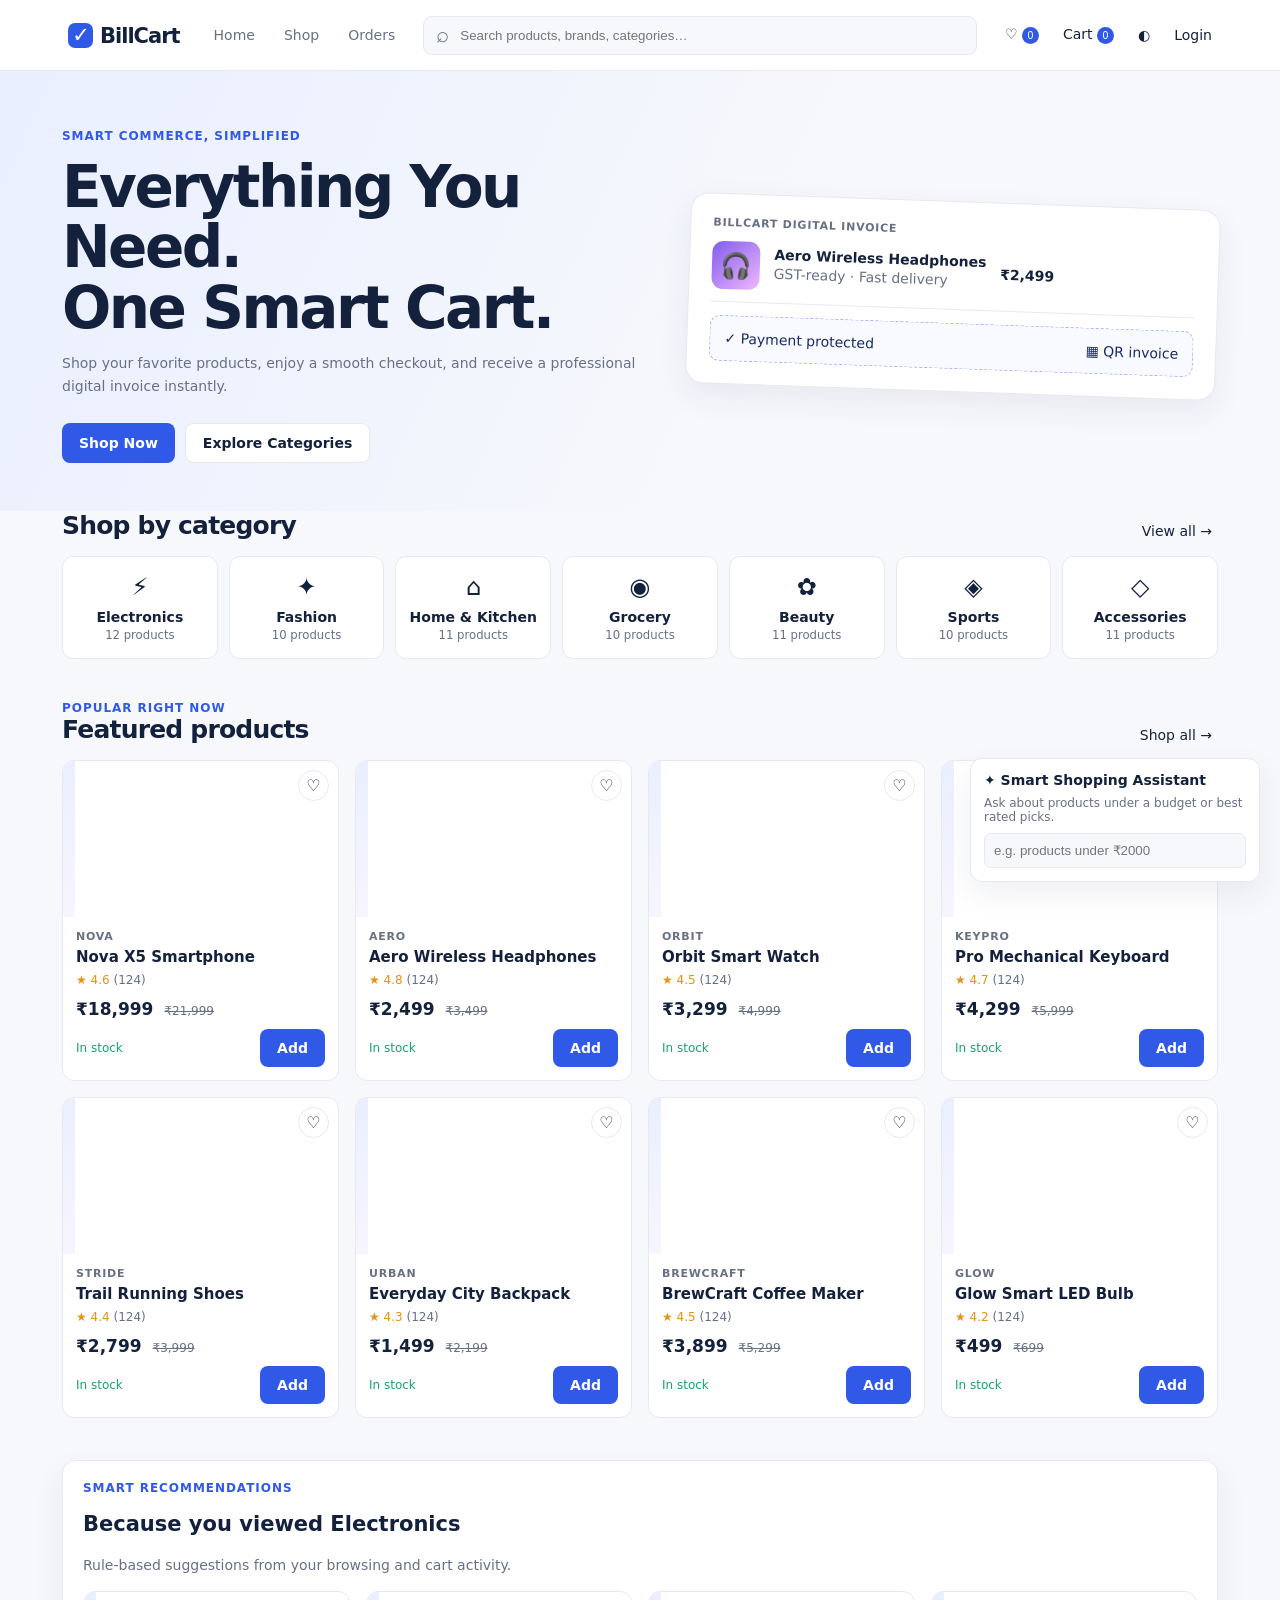
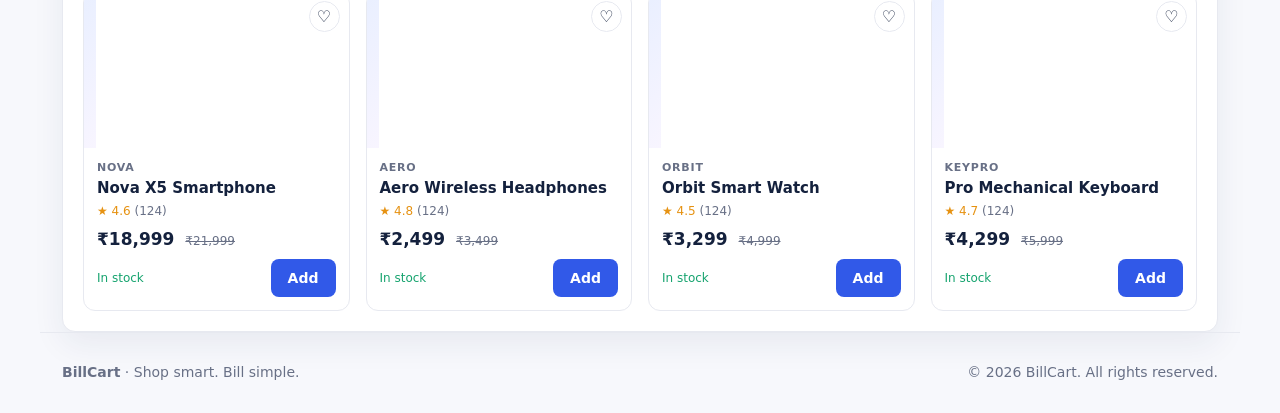
==== index.html @ c58909b5 "Add files via upload" ====
<!doctype html>
<html lang="en"><head><meta charset="UTF-8"/><meta name="viewport" content="width=device-width,initial-scale=1.0"/><title>BillCart — Shop Smart. Bill Simple.</title><link rel="stylesheet" href="styles.css"/></head>
<body><div id="app"></div><script src="app.js"></script></body></html>
---- styles.css ----
:root{--bg:#f7f8fc;--surface:#fff;--text:#14213d;--muted:#687086;--line:#e7e9f0;--primary:#3159e8;--accent:#15a36e;--warn:#ec9a1b;--shadow:0 12px 32px #21305a12}*{box-sizing:border-box}body{margin:0;background:var(--bg);color:var(--text);font:14px Inter,system-ui,-apple-system,Segoe UI,sans-serif}body.dark{--bg:#121722;--surface:#1b2230;--text:#f5f7ff;--muted:#aeb7ca;--line:#303a4c;--primary:#7190ff;--shadow:0 12px 32px #0004}.wrap{max-width:1200px;margin:auto;padding:0 22px}.nav{position:sticky;top:0;z-index:5;background:color-mix(in srgb,var(--surface) 95%,transparent);border-bottom:1px solid var(--line);backdrop-filter:blur(10px)}.nav .wrap{height:70px;display:flex;align-items:center;gap:22px}.logo{font-size:21px;font-weight:850;letter-spacing:-1px;color:var(--text);white-space:nowrap}.logo b{display:inline-grid;place-items:center;color:#fff;background:var(--primary);width:25px;height:25px;border-radius:7px;margin-right:7px}.navlinks{display:flex;gap:17px;align-items:center;color:var(--muted)}button,.link{border:0;background:transparent;color:inherit;font:inherit;cursor:pointer}.nav button:hover,.link:hover{color:var(--primary)}.search{flex:1;position:relative}.search input{width:100%;padding:11px 13px 11px 36px;border-radius:9px;border:1px solid var(--line);background:var(--bg);color:var(--text);outline:0}.search:before{content:'⌕';position:absolute;left:13px;top:6px;font-size:22px;color:var(--muted)}.icons{display:flex;align-items:center;gap:12px}.badge{display:inline-grid;place-items:center;min-width:17px;height:17px;border-radius:10px;font-size:10px;background:var(--primary);color:white}.hero{padding:58px 0 48px;background:linear-gradient(115deg,#e9efff,transparent 60%)}.dark .hero{background:linear-gradient(115deg,#192c68,transparent 60%)}.hero-grid{display:grid;grid-template-columns:1.05fr .95fr;gap:40px;align-items:center}.eyebrow{font-size:12px;letter-spacing:.08em;text-transform:uppercase;color:var(--primary);font-weight:800}.hero h1{font-size:clamp(36px,5vw,58px);line-height:1.04;letter-spacing:-2.5px;margin:14px 0}.muted{color:var(--muted);line-height:1.65}.btn{padding:11px 17px;border-radius:8px;font-weight:700;background:var(--primary);color:#fff;transition:.18s}.btn:hover{transform:translateY(-1px);filter:brightness(1.06)}.btn.secondary{background:var(--surface);color:var(--text);border:1px solid var(--line)}.hero-actions{display:flex;gap:10px;margin-top:25px}.hero-art{background:var(--surface);border:1px solid var(--line);box-shadow:var(--shadow);padding:22px;border-radius:18px;transform:rotate(2deg)}.mini-product{display:flex;gap:14px;align-items:center;border-bottom:1px solid var(--line);padding:12px 0}.fakeimg{width:48px;height:48px;border-radius:11px;background:linear-gradient(135deg,#805cec,#f0b8ff);display:grid;place-items:center;font-size:25px}.invoice-mini{margin-top:13px;padding:14px;border:1px dashed #a7b6f7;border-radius:10px;background:#f8faff;color:#182a65}.dark .invoice-mini{background:#162143;color:#d9e1ff}main{padding:36px 0 70px}.section{margin:0 0 42px}.section-head{display:flex;justify-content:space-between;align-items:end;margin-bottom:16px}.section h2{font-size:25px;margin:0;letter-spacing:-.8px}.category-grid{display:grid;grid-template-columns:repeat(7,1fr);gap:11px}.category{padding:16px 10px;text-align:center;border:1px solid var(--line);background:var(--surface);border-radius:11px;transition:.2s}.category:hover{border-color:var(--primary);transform:translateY(-3px)}.category i{font-size:24px;font-style:normal;display:block;margin-bottom:8px}.category small{display:block;color:var(--muted);margin-top:3px}.grid{display:grid;grid-template-columns:repeat(4,1fr);gap:16px}.card{position:relative;background:var(--surface);border:1px solid var(--line);border-radius:12px;overflow:hidden;transition:.2s}.card:hover{box-shadow:var(--shadow);transform:translateY(-3px)}.product-img{height:156px;display:grid;place-items:center;font-size:63px;background:linear-gradient(135deg,#e9efff,#f8f5ff)}.dark .product-img{background:#25304a}.card-body{padding:13px}.brand{font-size:11px;text-transform:uppercase;letter-spacing:.07em;color:var(--muted);font-weight:700}.name{font-size:15px;font-weight:750;margin:5px 0}.rating{color:#e69212;font-size:12px}.price{font-size:17px;font-weight:800;margin:8px 0}.old{font-size:12px;text-decoration:line-through;color:var(--muted);font-weight:400;margin-left:5px}.stock{font-size:12px;color:var(--accent)}.card-foot{display:flex;align-items:center;justify-content:space-between;margin-top:10px}.wish{position:absolute;right:9px;top:9px;background:var(--surface);border:1px solid var(--line);width:31px;height:31px;border-radius:50%;font-size:16px}.wish.active{color:#e4446d}.panel{background:var(--surface);border:1px solid var(--line);border-radius:13px;padding:20px;box-shadow:var(--shadow)}.shop-layout{display:grid;grid-template-columns:230px 1fr;gap:22px}.filters label{display:block;margin:12px 0;color:var(--muted)}input,select{padding:9px;border:1px solid var(--line);background:var(--bg);color:var(--text);border-radius:7px}.range{width:100%}.cart-layout{display:grid;grid-template-columns:1.5fr .8fr;gap:22px}.cart-item{display:flex;align-items:center;gap:14px;padding:12px 0;border-bottom:1px solid var(--line)}.qty{display:flex;border:1px solid var(--line);border-radius:7px;overflow:hidden}.qty button{padding:4px 9px;background:var(--bg)}.qty span{padding:4px 8px}.summary .line{display:flex;justify-content:space-between;margin:11px 0;color:var(--muted)}.summary .total{font-size:19px;font-weight:800;color:var(--text);padding-top:12px;border-top:1px solid var(--line)}.progress{height:8px;background:var(--line);border-radius:5px;overflow:hidden;margin:9px 0}.progress b{display:block;height:100%;background:var(--accent)}.coupon{display:flex;gap:7px;margin:16px 0}.coupon input{min-width:0;flex:1}.toast{position:fixed;right:20px;bottom:20px;background:#132645;color:#fff;padding:13px 17px;border-radius:9px;box-shadow:var(--shadow);z-index:10}.hidden{display:none!important}.auth{max-width:430px;margin:55px auto}.auth input{width:100%;margin:7px 0 13px}.auth .demo{background:#eef3ff;padding:12px;border-radius:8px;color:#294096;margin:16px 0}.checkout{max-width:900px;margin:auto}.steps{display:flex;justify-content:space-between;margin-bottom:23px;color:var(--muted)}.steps b{color:var(--primary)}.form-grid{display:grid;grid-template-columns:1fr 1fr;gap:12px}.form-grid input{width:100%}.invoice{max-width:820px;margin:auto;background:white;color:#17213d;padding:38px;border-radius:4px}.invoice-header{display:flex;justify-content:space-between;border-bottom:2px solid #3159e8;padding-bottom:15px}.invoice table{width:100%;border-collapse:collapse;margin:20px 0}.invoice th,.invoice td{border-bottom:1px solid #dce1eb;padding:9px;text-align:left}.invoice .totals{margin-left:auto;width:280px}.qr{width:92px;height:92px;background:repeating-linear-gradient(45deg,#111 0 3px,#fff 3px 6px);border:7px solid #fff;outline:1px solid #dce1eb}.admin{display:grid;grid-template-columns:220px 1fr;min-height:calc(100vh - 70px)}.side{padding:25px 15px;border-right:1px solid var(--line);background:var(--surface)}.side button{display:block;width:100%;text-align:left;padding:10px 13px;border-radius:7px;margin:3px 0;color:var(--muted)}.side button.active{background:#eaf0ff;color:var(--primary);font-weight:700}.admin-content{padding:28px}.metrics{display:grid;grid-template-columns:repeat(4,1fr);gap:14px}.metric{padding:18px;background:var(--surface);border:1px solid var(--line);border-radius:11px}.metric b{font-size:25px;display:block;margin:8px 0}.up{color:var(--accent)}.charts{display:grid;grid-template-columns:1.4fr 1fr;gap:16px;margin-top:16px}.chart{height:245px;display:flex;align-items:end;gap:12px;padding:18px}.bar{flex:1;background:linear-gradient(#7c98ff,var(--primary));border-radius:5px 5px 0 0}.table{width:100%;border-collapse:collapse}.table td,.table th{padding:11px;border-bottom:1px solid var(--line);text-align:left}.status{font-size:11px;padding:4px 7px;border-radius:10px;background:#e9f8f0;color:#087f4e}.empty{text-align:center;padding:60px 10px}.assistant{position:fixed;right:20px;bottom:18px;width:290px;background:var(--surface);border:1px solid var(--line);box-shadow:var(--shadow);border-radius:12px;padding:13px;z-index:4}.assistant input{width:100%;margin-top:9px}.answer{font-size:12px;color:var(--muted);margin-top:8px;min-height:18px}@media(max-width:820px){.navlinks{display:none}.hero-grid,.shop-layout,.cart-layout,.admin,.charts{grid-template-columns:1fr}.hero-art{display:none}.category-grid{grid-template-columns:repeat(3,1fr)}.grid{grid-template-columns:repeat(2,1fr)}.metrics{grid-template-columns:repeat(2,1fr)}.side{display:flex;overflow:auto;padding:8px;border-bottom:1px solid var(--line)}.side button{white-space:nowrap}.admin-content{padding:18px}.form-grid{grid-template-columns:1fr}.invoice{padding:20px;font-size:12px}.assistant{width:250px}.nav .wrap{gap:10px;padding:0 12px}.icons{gap:7px}.search{min-width:80px}}
.product-img{font-size:0;overflow:hidden}.product-img img{width:100%;height:100%;object-fit:cover;display:block;transition:transform .25s}.card:hover .product-img img{transform:scale(1.04)}
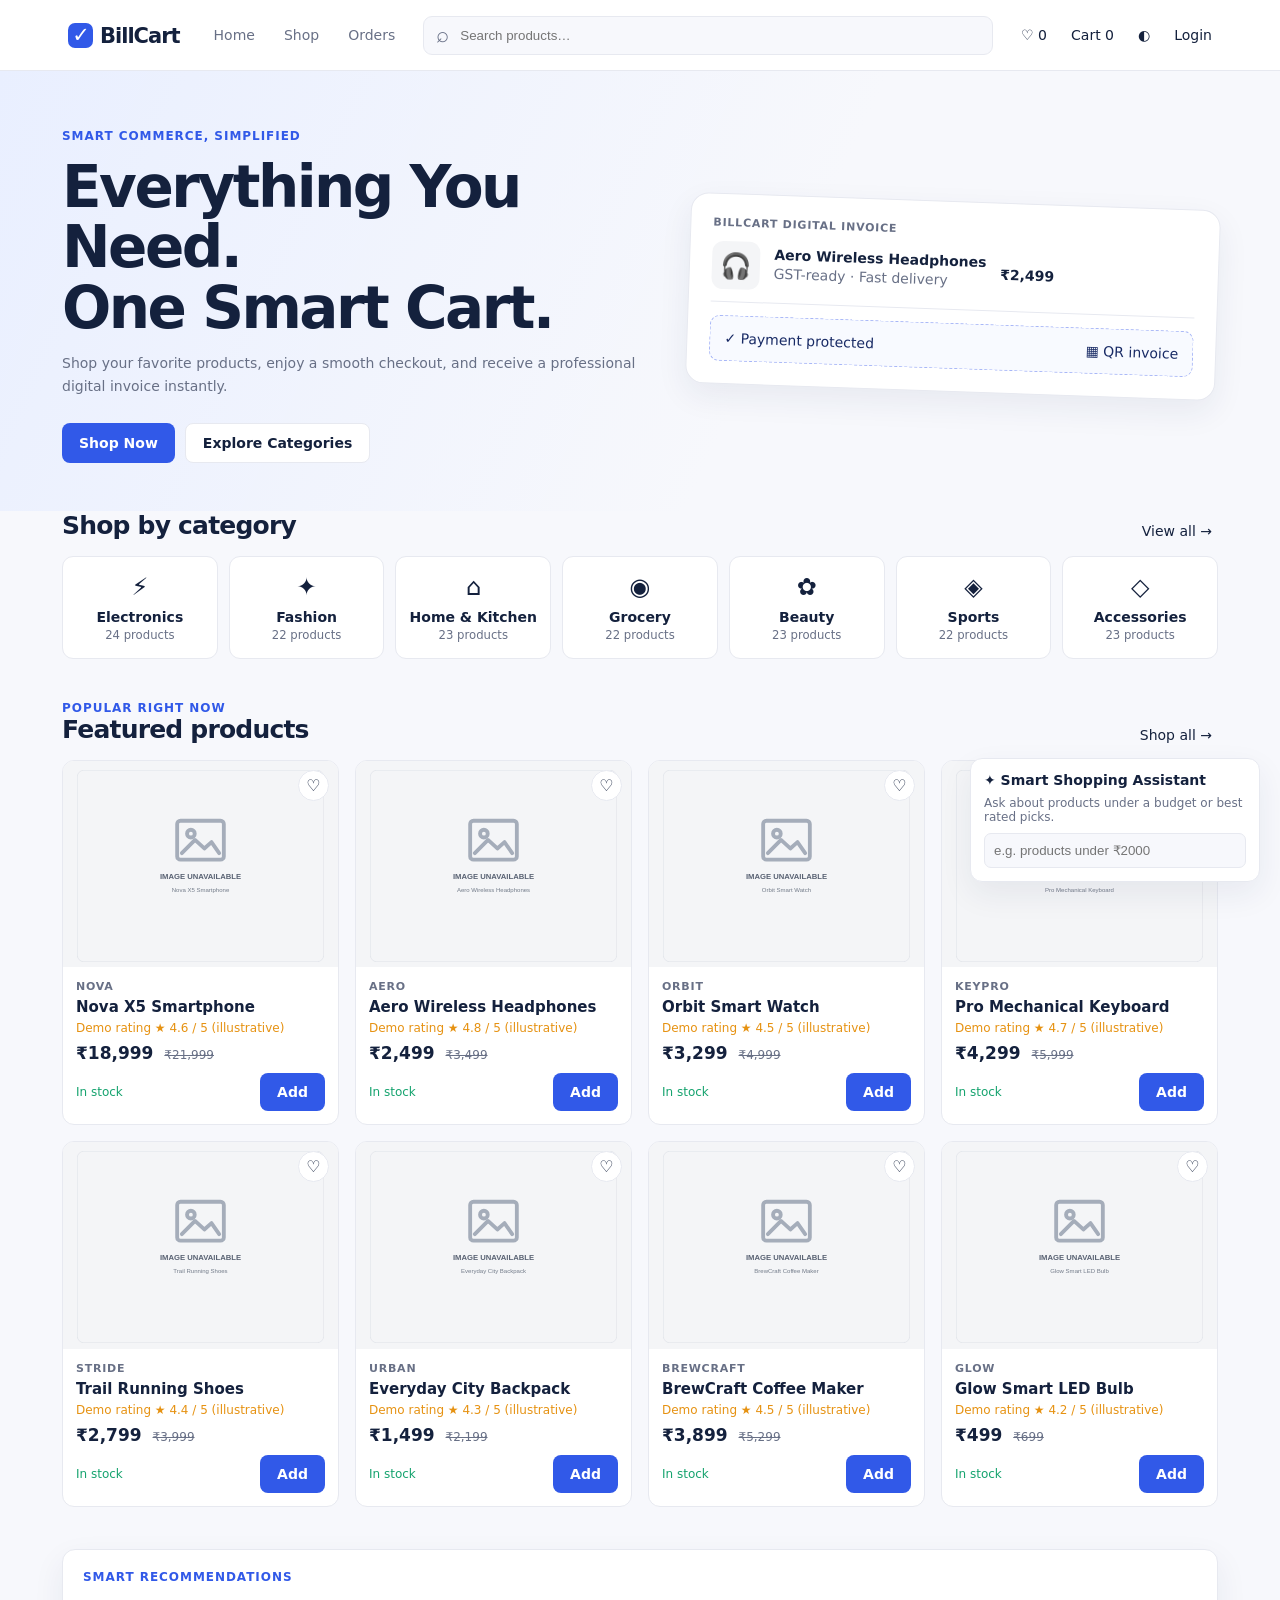
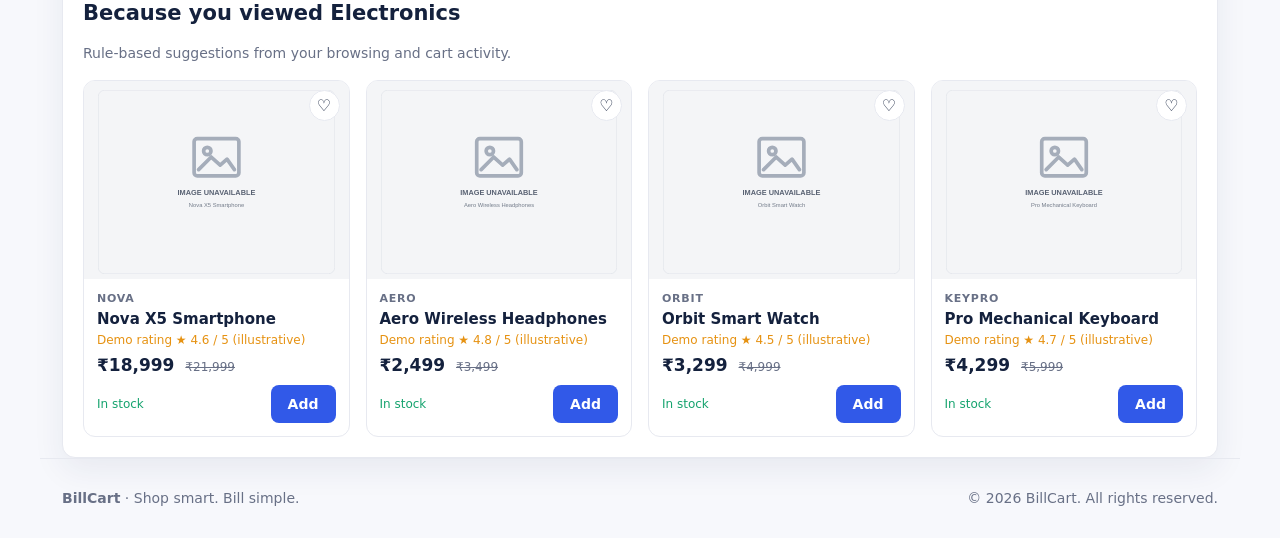
==== commit 4443848e: "Improve product image audit and catalogue mappings" ====
--- a/index.html
+++ b/index.html
@@ -1,3 +1,3 @@
 <!doctype html>
 <html lang="en"><head><meta charset="UTF-8"/><meta name="viewport" content="width=device-width,initial-scale=1.0"/><title>BillCart — Shop Smart. Bill Simple.</title><link rel="stylesheet" href="styles.css"/></head>
-<body><div id="app"></div><script src="app.js"></script></body></html>
+<body><div id="app"></div><script src="app.js"></script><script src="product-images.js"></script><script src="release-fixes.js"></script></body></html>
--- a/styles.css
+++ b/styles.css
@@ -1,2 +1,10 @@
 :root{--bg:#f7f8fc;--surface:#fff;--text:#14213d;--muted:#687086;--line:#e7e9f0;--primary:#3159e8;--accent:#15a36e;--warn:#ec9a1b;--shadow:0 12px 32px #21305a12}*{box-sizing:border-box}body{margin:0;background:var(--bg);color:var(--text);font:14px Inter,system-ui,-apple-system,Segoe UI,sans-serif}body.dark{--bg:#121722;--surface:#1b2230;--text:#f5f7ff;--muted:#aeb7ca;--line:#303a4c;--primary:#7190ff;--shadow:0 12px 32px #0004}.wrap{max-width:1200px;margin:auto;padding:0 22px}.nav{position:sticky;top:0;z-index:5;background:color-mix(in srgb,var(--surface) 95%,transparent);border-bottom:1px solid var(--line);backdrop-filter:blur(10px)}.nav .wrap{height:70px;display:flex;align-items:center;gap:22px}.logo{font-size:21px;font-weight:850;letter-spacing:-1px;color:var(--text);white-space:nowrap}.logo b{display:inline-grid;place-items:center;color:#fff;background:var(--primary);width:25px;height:25px;border-radius:7px;margin-right:7px}.navlinks{display:flex;gap:17px;align-items:center;color:var(--muted)}button,.link{border:0;background:transparent;color:inherit;font:inherit;cursor:pointer}.nav button:hover,.link:hover{color:var(--primary)}.search{flex:1;position:relative}.search input{width:100%;padding:11px 13px 11px 36px;border-radius:9px;border:1px solid var(--line);background:var(--bg);color:var(--text);outline:0}.search:before{content:'⌕';position:absolute;left:13px;top:6px;font-size:22px;color:var(--muted)}.icons{display:flex;align-items:center;gap:12px}.badge{display:inline-grid;place-items:center;min-width:17px;height:17px;border-radius:10px;font-size:10px;background:var(--primary);color:white}.hero{padding:58px 0 48px;background:linear-gradient(115deg,#e9efff,transparent 60%)}.dark .hero{background:linear-gradient(115deg,#192c68,transparent 60%)}.hero-grid{display:grid;grid-template-columns:1.05fr .95fr;gap:40px;align-items:center}.eyebrow{font-size:12px;letter-spacing:.08em;text-transform:uppercase;color:var(--primary);font-weight:800}.hero h1{font-size:clamp(36px,5vw,58px);line-height:1.04;letter-spacing:-2.5px;margin:14px 0}.muted{color:var(--muted);line-height:1.65}.btn{padding:11px 17px;border-radius:8px;font-weight:700;background:var(--primary);color:#fff;transition:.18s}.btn:hover{transform:translateY(-1px);filter:brightness(1.06)}.btn.secondary{background:var(--surface);color:var(--text);border:1px solid var(--line)}.hero-actions{display:flex;gap:10px;margin-top:25px}.hero-art{background:var(--surface);border:1px solid var(--line);box-shadow:var(--shadow);padding:22px;border-radius:18px;transform:rotate(2deg)}.mini-product{display:flex;gap:14px;align-items:center;border-bottom:1px solid var(--line);padding:12px 0}.fakeimg{width:48px;height:48px;border-radius:11px;background:linear-gradient(135deg,#805cec,#f0b8ff);display:grid;place-items:center;font-size:25px}.invoice-mini{margin-top:13px;padding:14px;border:1px dashed #a7b6f7;border-radius:10px;background:#f8faff;color:#182a65}.dark .invoice-mini{background:#162143;color:#d9e1ff}main{padding:36px 0 70px}.section{margin:0 0 42px}.section-head{display:flex;justify-content:space-between;align-items:end;margin-bottom:16px}.section h2{font-size:25px;margin:0;letter-spacing:-.8px}.category-grid{display:grid;grid-template-columns:repeat(7,1fr);gap:11px}.category{padding:16px 10px;text-align:center;border:1px solid var(--line);background:var(--surface);border-radius:11px;transition:.2s}.category:hover{border-color:var(--primary);transform:translateY(-3px)}.category i{font-size:24px;font-style:normal;display:block;margin-bottom:8px}.category small{display:block;color:var(--muted);margin-top:3px}.grid{display:grid;grid-template-columns:repeat(4,1fr);gap:16px}.card{position:relative;background:var(--surface);border:1px solid var(--line);border-radius:12px;overflow:hidden;transition:.2s}.card:hover{box-shadow:var(--shadow);transform:translateY(-3px)}.product-img{height:156px;display:grid;place-items:center;font-size:63px;background:linear-gradient(135deg,#e9efff,#f8f5ff)}.dark .product-img{background:#25304a}.card-body{padding:13px}.brand{font-size:11px;text-transform:uppercase;letter-spacing:.07em;color:var(--muted);font-weight:700}.name{font-size:15px;font-weight:750;margin:5px 0}.rating{color:#e69212;font-size:12px}.price{font-size:17px;font-weight:800;margin:8px 0}.old{font-size:12px;text-decoration:line-through;color:var(--muted);font-weight:400;margin-left:5px}.stock{font-size:12px;color:var(--accent)}.card-foot{display:flex;align-items:center;justify-content:space-between;margin-top:10px}.wish{position:absolute;right:9px;top:9px;background:var(--surface);border:1px solid var(--line);width:31px;height:31px;border-radius:50%;font-size:16px}.wish.active{color:#e4446d}.panel{background:var(--surface);border:1px solid var(--line);border-radius:13px;padding:20px;box-shadow:var(--shadow)}.shop-layout{display:grid;grid-template-columns:230px 1fr;gap:22px}.filters label{display:block;margin:12px 0;color:var(--muted)}input,select{padding:9px;border:1px solid var(--line);background:var(--bg);color:var(--text);border-radius:7px}.range{width:100%}.cart-layout{display:grid;grid-template-columns:1.5fr .8fr;gap:22px}.cart-item{display:flex;align-items:center;gap:14px;padding:12px 0;border-bottom:1px solid var(--line)}.qty{display:flex;border:1px solid var(--line);border-radius:7px;overflow:hidden}.qty button{padding:4px 9px;background:var(--bg)}.qty span{padding:4px 8px}.summary .line{display:flex;justify-content:space-between;margin:11px 0;color:var(--muted)}.summary .total{font-size:19px;font-weight:800;color:var(--text);padding-top:12px;border-top:1px solid var(--line)}.progress{height:8px;background:var(--line);border-radius:5px;overflow:hidden;margin:9px 0}.progress b{display:block;height:100%;background:var(--accent)}.coupon{display:flex;gap:7px;margin:16px 0}.coupon input{min-width:0;flex:1}.toast{position:fixed;right:20px;bottom:20px;background:#132645;color:#fff;padding:13px 17px;border-radius:9px;box-shadow:var(--shadow);z-index:10}.hidden{display:none!important}.auth{max-width:430px;margin:55px auto}.auth input{width:100%;margin:7px 0 13px}.auth .demo{background:#eef3ff;padding:12px;border-radius:8px;color:#294096;margin:16px 0}.checkout{max-width:900px;margin:auto}.steps{display:flex;justify-content:space-between;margin-bottom:23px;color:var(--muted)}.steps b{color:var(--primary)}.form-grid{display:grid;grid-template-columns:1fr 1fr;gap:12px}.form-grid input{width:100%}.invoice{max-width:820px;margin:auto;background:white;color:#17213d;padding:38px;border-radius:4px}.invoice-header{display:flex;justify-content:space-between;border-bottom:2px solid #3159e8;padding-bottom:15px}.invoice table{width:100%;border-collapse:collapse;margin:20px 0}.invoice th,.invoice td{border-bottom:1px solid #dce1eb;padding:9px;text-align:left}.invoice .totals{margin-left:auto;width:280px}.qr{width:92px;height:92px;background:repeating-linear-gradient(45deg,#111 0 3px,#fff 3px 6px);border:7px solid #fff;outline:1px solid #dce1eb}.admin{display:grid;grid-template-columns:220px 1fr;min-height:calc(100vh - 70px)}.side{padding:25px 15px;border-right:1px solid var(--line);background:var(--surface)}.side button{display:block;width:100%;text-align:left;padding:10px 13px;border-radius:7px;margin:3px 0;color:var(--muted)}.side button.active{background:#eaf0ff;color:var(--primary);font-weight:700}.admin-content{padding:28px}.metrics{display:grid;grid-template-columns:repeat(4,1fr);gap:14px}.metric{padding:18px;background:var(--surface);border:1px solid var(--line);border-radius:11px}.metric b{font-size:25px;display:block;margin:8px 0}.up{color:var(--accent)}.charts{display:grid;grid-template-columns:1.4fr 1fr;gap:16px;margin-top:16px}.chart{height:245px;display:flex;align-items:end;gap:12px;padding:18px}.bar{flex:1;background:linear-gradient(#7c98ff,var(--primary));border-radius:5px 5px 0 0}.table{width:100%;border-collapse:collapse}.table td,.table th{padding:11px;border-bottom:1px solid var(--line);text-align:left}.status{font-size:11px;padding:4px 7px;border-radius:10px;background:#e9f8f0;color:#087f4e}.empty{text-align:center;padding:60px 10px}.assistant{position:fixed;right:20px;bottom:18px;width:290px;background:var(--surface);border:1px solid var(--line);box-shadow:var(--shadow);border-radius:12px;padding:13px;z-index:4}.assistant input{width:100%;margin-top:9px}.answer{font-size:12px;color:var(--muted);margin-top:8px;min-height:18px}@media(max-width:820px){.navlinks{display:none}.hero-grid,.shop-layout,.cart-layout,.admin,.charts{grid-template-columns:1fr}.hero-art{display:none}.category-grid{grid-template-columns:repeat(3,1fr)}.grid{grid-template-columns:repeat(2,1fr)}.metrics{grid-template-columns:repeat(2,1fr)}.side{display:flex;overflow:auto;padding:8px;border-bottom:1px solid var(--line)}.side button{white-space:nowrap}.admin-content{padding:18px}.form-grid{grid-template-columns:1fr}.invoice{padding:20px;font-size:12px}.assistant{width:250px}.nav .wrap{gap:10px;padding:0 12px}.icons{gap:7px}.search{min-width:80px}}
 .product-img{font-size:0;overflow:hidden}.product-img img{width:100%;height:100%;object-fit:cover;display:block;transition:transform .25s}.card:hover .product-img img{transform:scale(1.04)}
+
+/* Product photography keeps its full frame on every surface and viewport. */
+.product-img{height:auto;aspect-ratio:4/3;background:#f4f5f7}
+.product-img img{object-fit:contain;object-position:center center;padding:8px}
+.card:hover .product-img img{transform:none}
+.fakeimg{object-fit:contain;padding:2px;background:#f4f5f7;flex:0 0 48px}
+
+:focus-visible{outline:3px solid #7190ff;outline-offset:2px}.table{min-width:680px}.panel:has(>.table),.table-scroll{overflow-x:auto}.auth label{display:block}.auth label input:not([type=checkbox]){display:block;width:100%}.btn:disabled{opacity:.5;cursor:not-allowed;transform:none}@media(max-width:560px){.wrap{padding-left:14px;padding-right:14px}.nav .wrap{height:auto;min-height:64px;flex-wrap:wrap;padding:8px 12px}.search{order:3;flex-basis:100%}.icons{margin-left:auto}.icons button{font-size:12px}.grid{gap:10px}.card-body{padding:10px}.name{font-size:13px}.product-img{height:132px}.cart-item{flex-wrap:wrap}.cart-item>div:nth-child(2){min-width:55%}.assistant{right:10px;bottom:10px;width:min(250px,calc(100vw - 20px))}.empty{padding:36px 10px}.metrics{gap:9px}.metric{padding:13px}.metric b{font-size:20px}}@media(prefers-reduced-motion:reduce){*,*::before,*::after{scroll-behavior:auto!important;transition:none!important;animation:none!important}}
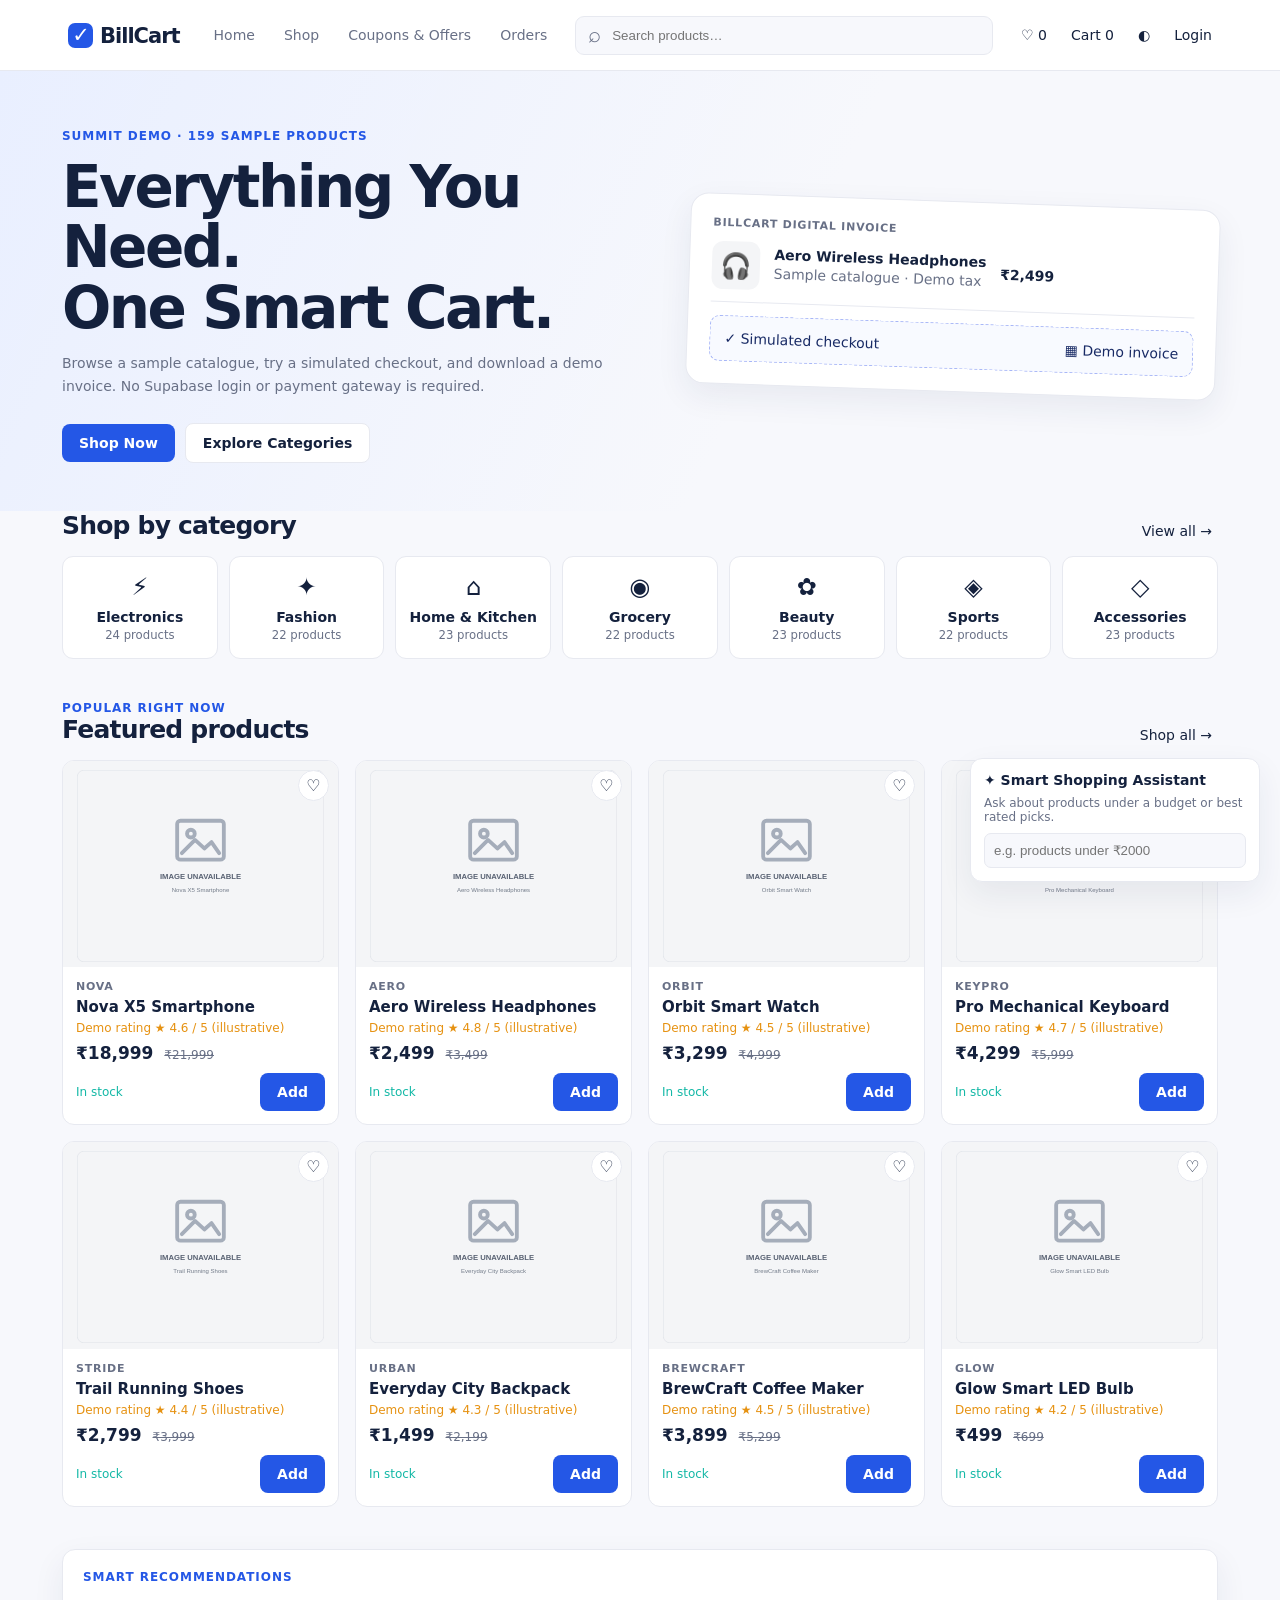
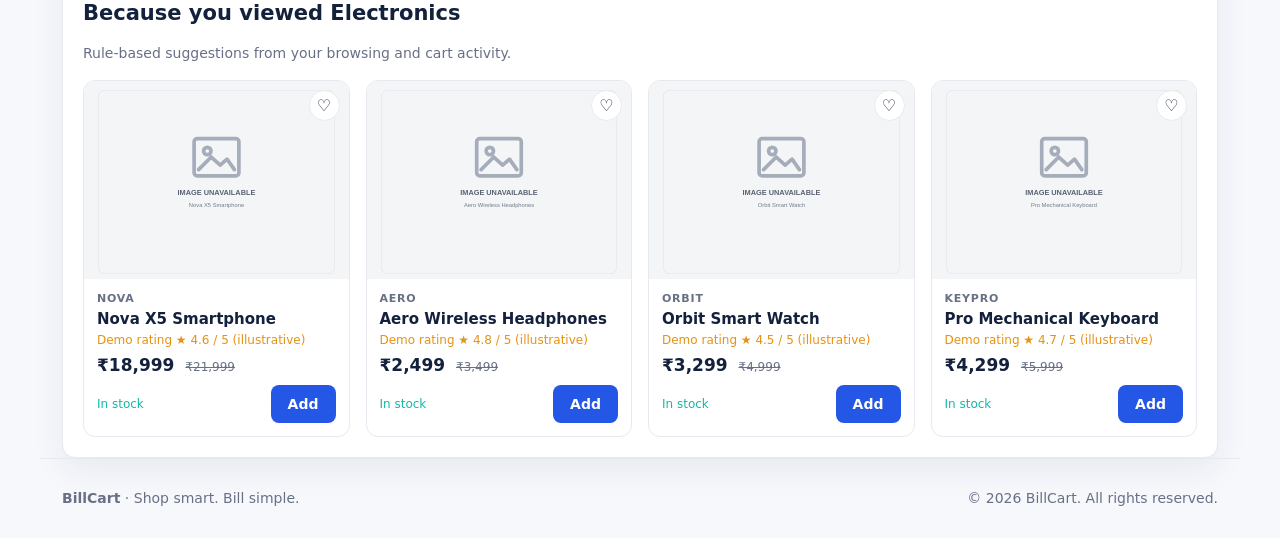
==== commit 5b0073ef: "Prepare BillCart summit demo" ====
--- a/index.html
+++ b/index.html
@@ -1,3 +1,3 @@
 <!doctype html>
-<html lang="en"><head><meta charset="UTF-8"/><meta name="viewport" content="width=device-width,initial-scale=1.0"/><title>BillCart — Shop Smart. Bill Simple.</title><link rel="stylesheet" href="styles.css"/></head>
-<body><div id="app"></div><script src="app.js"></script><script src="product-images.js"></script><script src="release-fixes.js"></script></body></html>
+<html lang="en"><head><meta charset="UTF-8"/><meta name="viewport" content="width=device-width,initial-scale=1.0"/><title>BillCart — Shop Smart. Bill Simple.</title><link rel="stylesheet" href="styles.css?v=20261104"/></head>
+<body><div id="app"></div><script src="backend-config.js?v=20261105-staging1"></script><script src="app.js?v=20261103-backend1"></script><script src="product-images.js?v=20261103-backend1"></script><script src="release-fixes.js?v=20261103-backend1"></script><script src="backend-client.js?v=20261103-backend1"></script><script src="backend-integration.js?v=20261103-backend1"></script></body></html>
--- a/styles.css
+++ b/styles.css
@@ -8,3 +8,52 @@
 .fakeimg{object-fit:contain;padding:2px;background:#f4f5f7;flex:0 0 48px}
 
 :focus-visible{outline:3px solid #7190ff;outline-offset:2px}.table{min-width:680px}.panel:has(>.table),.table-scroll{overflow-x:auto}.auth label{display:block}.auth label input:not([type=checkbox]){display:block;width:100%}.btn:disabled{opacity:.5;cursor:not-allowed;transform:none}@media(max-width:560px){.wrap{padding-left:14px;padding-right:14px}.nav .wrap{height:auto;min-height:64px;flex-wrap:wrap;padding:8px 12px}.search{order:3;flex-basis:100%}.icons{margin-left:auto}.icons button{font-size:12px}.grid{gap:10px}.card-body{padding:10px}.name{font-size:13px}.product-img{height:132px}.cart-item{flex-wrap:wrap}.cart-item>div:nth-child(2){min-width:55%}.assistant{right:10px;bottom:10px;width:min(250px,calc(100vw - 20px))}.empty{padding:36px 10px}.metrics{gap:9px}.metric{padding:13px}.metric b{font-size:20px}}@media(prefers-reduced-motion:reduce){*,*::before,*::after{scroll-behavior:auto!important;transition:none!important;animation:none!important}}
+
+.invoice-table-scroll{width:100%;max-width:100%;min-width:0;overflow-x:auto;overscroll-behavior-x:contain}
+.invoice-table-scroll table{min-width:416px}
+
+/* Responsive layout refinements: keep intrinsic content inside its grid/flex track. */
+:root{--primary:#2457E6;--accent:#13B8A6;--warn:#FFC857}
+.wrap,.panel,.shop-layout,.cart-layout,.form-grid,.admin,.admin-content,.charts,.invoice,.section-head,.hero-grid{min-width:0}
+.grid,.category-grid,.metrics{grid-template-columns:repeat(4,minmax(0,1fr))}
+.category-grid{grid-template-columns:repeat(7,minmax(0,1fr))}
+.shop-layout{grid-template-columns:minmax(190px,230px) minmax(0,1fr)}
+.cart-layout{grid-template-columns:minmax(0,1.5fr) minmax(240px,.8fr)}
+.form-grid{grid-template-columns:repeat(2,minmax(0,1fr))}
+.admin{grid-template-columns:minmax(190px,220px) minmax(0,1fr)}
+.admin-content{min-width:0;overflow-wrap:anywhere}
+.admin-content .panel:has(>.table),.panel:has(>.table),.table-scroll{max-width:100%;min-width:0;overflow-x:auto;overscroll-behavior-x:contain}
+.hero-actions,.section-head,.invoice-header{flex-wrap:wrap}
+.hero-actions{align-items:center}
+.section-head{gap:12px}
+.invoice-header{gap:16px;align-items:flex-start}
+.invoice-header>*{min-width:0;max-width:100%;overflow-wrap:anywhere}
+.invoice-table-scroll{width:100%;max-width:100%;min-width:0;overflow-x:auto;overscroll-behavior-x:contain}
+.invoice-table-scroll table{min-width:416px}
+.product-img img{display:block;width:100%;height:100%;max-width:100%;object-fit:contain;object-position:center;padding:8px}
+.name,.category,.metric,.summary,.cart-item,.invoice,.panel{overflow-wrap:anywhere}
+input,select,.btn{max-width:100%}
+@media(max-width:820px){.shop-layout,.cart-layout,.admin,.charts{grid-template-columns:minmax(0,1fr)}.form-grid{grid-template-columns:minmax(0,1fr)}.grid,.metrics{grid-template-columns:repeat(2,minmax(0,1fr))}.category-grid{grid-template-columns:repeat(3,minmax(0,1fr))}.admin-content{padding:18px}.side{min-width:0;max-width:100%}.invoice{padding:20px}}
+@media(max-width:560px){.wrap{padding-left:14px;padding-right:14px}.nav .wrap{height:auto;min-height:64px;flex-wrap:wrap;padding:8px 12px;min-width:0}.search{order:3;flex:1 1 100%;min-width:0}.icons{gap:7px;flex-wrap:wrap;min-width:0}.icons button{font-size:12px}.hero-actions{gap:8px}.hero-actions .btn{flex:0 1 auto}.grid{gap:10px}.card-body{padding:10px}.name{font-size:13px}.product-img{height:auto;aspect-ratio:4/3}.cart-item{flex-wrap:wrap}.cart-item>div:nth-child(2){min-width:0;flex:1 1 55%}.cart-item .qty{flex:0 0 auto}.coupon{flex-wrap:wrap}.coupon input{min-width:0;flex:1 1 140px}.coupon .btn{flex:0 0 auto}.assistant{right:10px;bottom:10px;width:min(250px,calc(100vw - 20px))}.empty{padding:36px 10px}.metrics{gap:9px}.metric{padding:13px}.metric b{font-size:20px}.section-head{align-items:flex-start}}
+@media(max-width:360px){.icons{gap:4px}.icons button{font-size:11px}.panel{padding:14px}.card-body{padding:8px}.category-grid{gap:7px}.category{padding:12px 6px}.invoice{padding:14px}}
+.checkout{max-width:none}
+.checkout-layout{max-width:1100px;margin:22px auto;display:grid;grid-template-columns:minmax(0,1.15fr) minmax(280px,.85fr);align-items:start;gap:22px}
+.checkout-form,.checkout-summary{min-width:0}
+.checkout-item{display:grid;grid-template-columns:54px minmax(0,1fr) auto;align-items:center;gap:12px;padding:12px 0;border-bottom:1px solid var(--line)}
+.checkout-item img{display:block;width:54px;height:54px;object-fit:contain;object-position:center;border-radius:8px;background:#f4f5f7;padding:4px}
+.checkout-item div{min-width:0;display:grid;gap:3px;overflow-wrap:anywhere}
+.checkout-item div span{font-size:12px;color:var(--muted)}
+.payment-option{display:flex;align-items:center;gap:8px;margin:9px 0}
+.payment-option input{width:auto}
+@media(max-width:820px){.checkout-layout{grid-template-columns:minmax(0,1fr)}}
+@page{size:A4;margin:14mm}
+@media print{body{background:#fff!important;color:#111!important;font-size:10pt}.nav,.hero-actions,.assistant,.toast,.checkout,.side,.btn,.link{display:none!important}main.wrap{max-width:none!important;padding:0!important;margin:0!important}.invoice{max-width:none!important;margin:0!important;padding:0!important;border:0!important;box-shadow:none!important}.invoice-table-scroll{overflow:visible!important}.invoice-table-scroll table{min-width:0!important;width:100%!important;font-size:8pt!important}.invoice-table-scroll th,.invoice-table-scroll td{padding:4pt!important}.invoice-header{break-inside:avoid}.invoice tr{break-inside:avoid}.invoice h1,.invoice h2,.invoice p{color:#111!important}}
+
+.invoice-item-image{display:inline-block;width:36px;height:36px;object-fit:contain;vertical-align:middle;margin:0 7px 4px 0;background:#f4f5f7;border-radius:5px}
+@media print{.invoice-item-image{width:28px;height:28px}}
+
+.order-item-preview{display:flex;align-items:center;gap:8px;min-width:220px;max-width:360px;padding:4px 0;overflow-wrap:anywhere}.order-item-preview img{width:40px;height:40px;flex:0 0 40px;object-fit:contain;border-radius:6px;background:#f4f5f7;padding:3px}.order-item-preview span{font-size:12px;line-height:1.4}
+
+.compare-link{display:inline-block;margin-top:8px}.offers-grid{margin:16px 0}.offer-card{display:flex;flex-direction:column;align-items:flex-start;gap:6px}.offer-card h2,.offer-card p{margin:0}.offer-card p{overflow-wrap:anywhere}.best-offer{margin:14px 0;border:1px solid var(--accent,#3159e8)}.compare-unavailable{max-width:760px;margin:24px auto}.compare-unavailable p{line-height:1.65;overflow-wrap:anywhere}
+.coupon-code{display:inline-block;max-width:100%;padding:5px 10px;border:1px dashed var(--line);border-radius:6px;font:700 1rem/1.4 ui-monospace,Consolas,monospace;overflow-wrap:anywhere;white-space:normal}
+@media(max-width:720px){.offer-card{min-width:0}.compare-unavailable{margin:14px 0}.compare-link{min-height:40px}}
